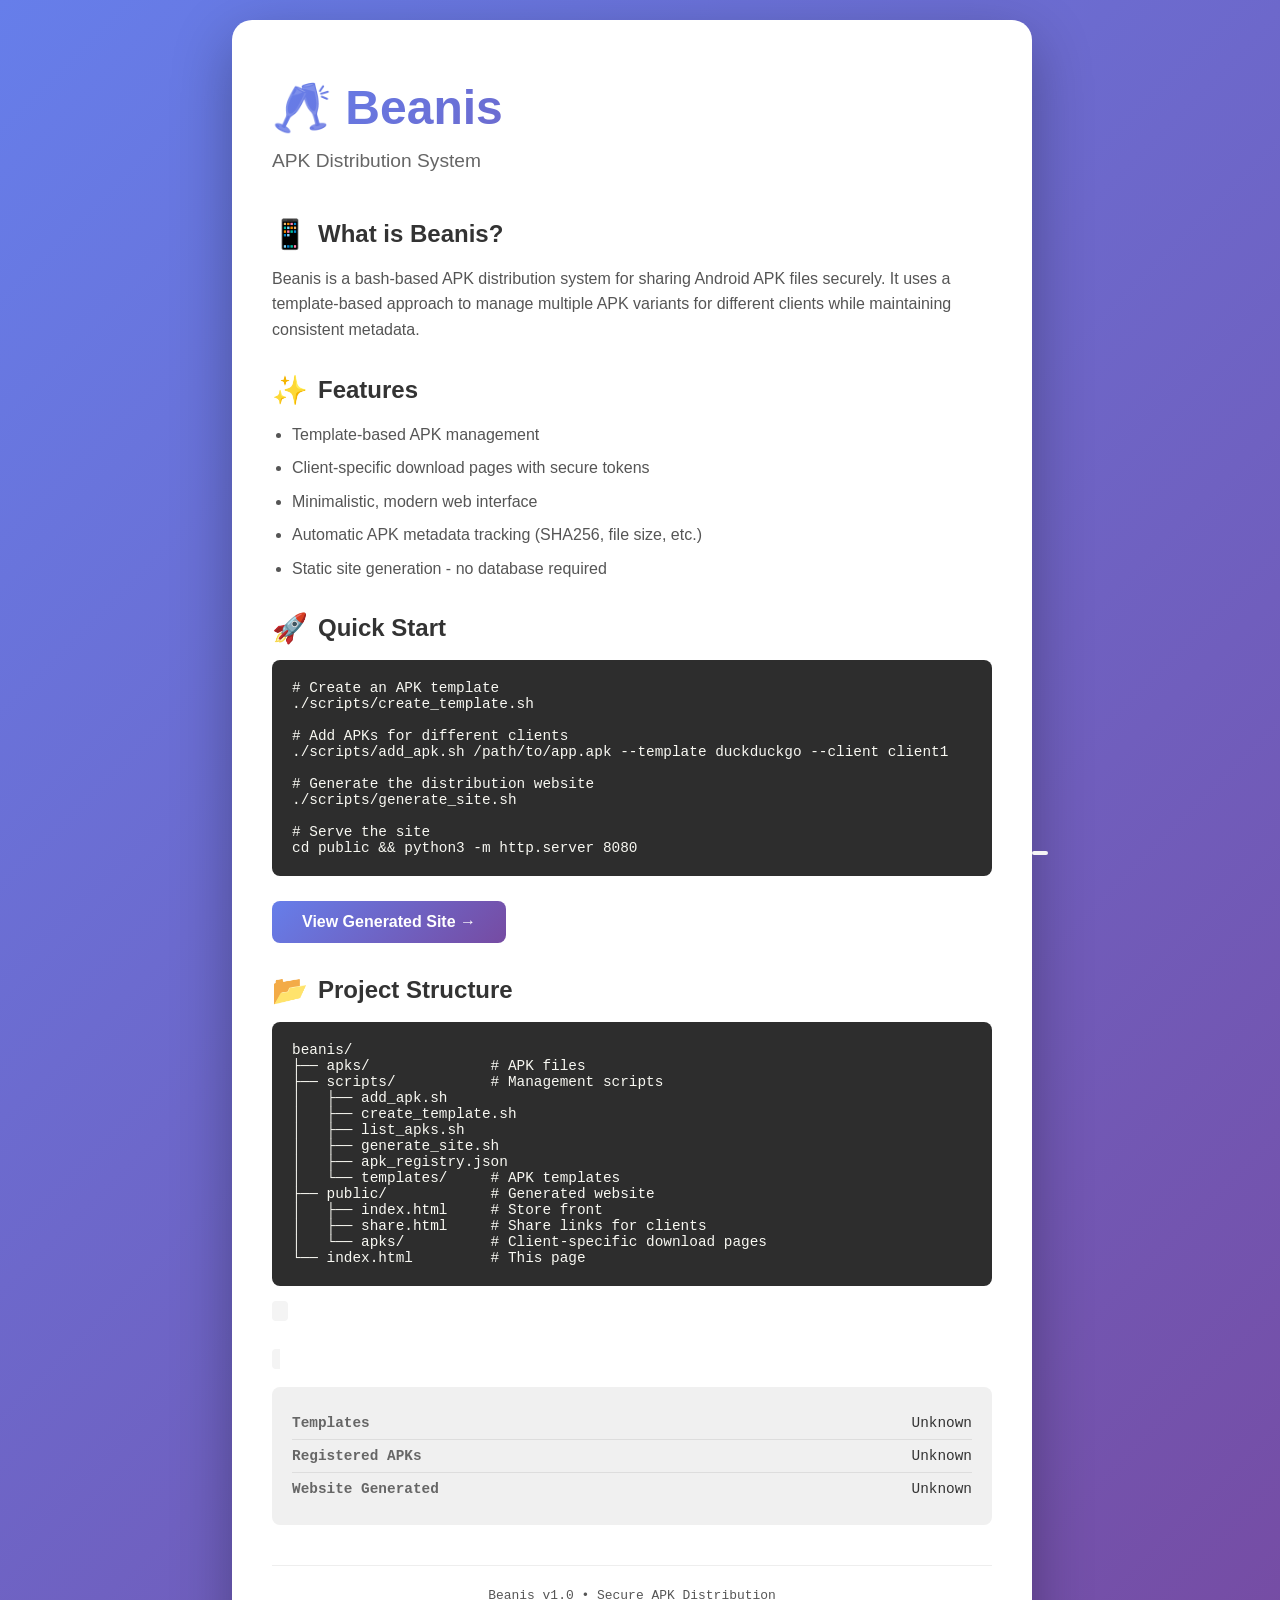
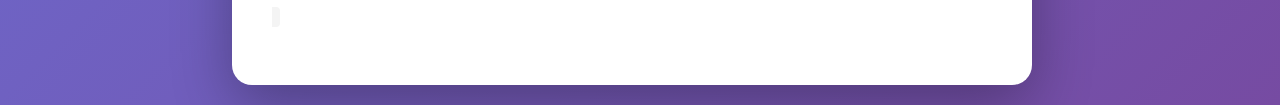
==== index.html @ 92898652 "index.html" ====
<!DOCTYPE html>
<html lang="en">
<head>
    <meta charset="UTF-8">
    <meta name="viewport" content="width=device-width, initial-scale=1.0">
    <title>Beanis - APK Distribution System</title>
    <style>
        * {
            margin: 0;
            padding: 0;
            box-sizing: border-box;
        }

        body {
            font-family: -apple-system, BlinkMacSystemFont, "Segoe UI", Roboto, Oxygen, Ubuntu, Cantarell, sans-serif;
            background: linear-gradient(135deg, #667eea 0%, #764ba2 100%);
            min-height: 100vh;
            display: flex;
            align-items: center;
            justify-content: center;
            padding: 20px;
            color: #333;
        }

        .container {
            background: white;
            border-radius: 20px;
            padding: 60px 40px;
            max-width: 800px;
            box-shadow: 0 20px 60px rgba(0, 0, 0, 0.3);
        }

        h1 {
            font-size: 3em;
            margin-bottom: 10px;
            background: linear-gradient(135deg, #667eea 0%, #764ba2 100%);
            -webkit-background-clip: text;
            -webkit-text-fill-color: transparent;
            background-clip: text;
        }

        .subtitle {
            color: #666;
            font-size: 1.2em;
            margin-bottom: 40px;
        }

        .section {
            margin-bottom: 30px;
        }

        h2 {
            color: #333;
            font-size: 1.5em;
            margin-bottom: 15px;
            display: flex;
            align-items: center;
            gap: 10px;
        }

        .icon {
            font-size: 1.2em;
        }

        p, li {
            color: #555;
            line-height: 1.6;
        }

        ul {
            margin-left: 20px;
        }

        li {
            margin-bottom: 8px;
        }

        code {
            background: #f4f4f4;
            padding: 2px 8px;
            border-radius: 4px;
            font-family: 'Courier New', monospace;
            font-size: 0.9em;
        }

        pre {
            background: #2d2d2d;
            color: #f8f8f2;
            padding: 20px;
            border-radius: 8px;
            overflow-x: auto;
            margin: 15px 0;
        }

        pre code {
            background: none;
            padding: 0;
            color: #f8f8f2;
        }

        .btn {
            display: inline-block;
            padding: 12px 30px;
            background: linear-gradient(135deg, #667eea 0%, #764ba2 100%);
            color: white;
            text-decoration: none;
            border-radius: 8px;
            font-weight: 600;
            margin-top: 10px;
            transition: transform 0.2s, box-shadow 0.2s;
        }

        .btn:hover {
            transform: translateY(-2px);
            box-shadow: 0 4px 12px rgba(102, 126, 234, 0.4);
        }

        .status {
            background: #f0f0f0;
            border-radius: 8px;
            padding: 20px;
            margin: 20px 0;
        }

        .status-item {
            display: flex;
            justify-content: space-between;
            padding: 8px 0;
            border-bottom: 1px solid #ddd;
        }

        .status-item:last-child {
            border-bottom: none;
        }

        .status-label {
            font-weight: 600;
            color: #666;
        }

        .status-value {
            color: #333;
        }

        .footer {
            margin-top: 40px;
            padding-top: 20px;
            border-top: 1px solid #eee;
            text-align: center;
            color: #999;
            font-size: 0.9em;
        }
    </style>
</head>
<body>
    <div class="container">
        <h1>🥂 Beanis</h1>
        <p class="subtitle">APK Distribution System</p>

        <div class="section">
            <h2><span class="icon">📱</span> What is Beanis?</h2>
            <p>Beanis is a bash-based APK distribution system for sharing Android APK files securely. It uses a template-based approach to manage multiple APK variants for different clients while maintaining consistent metadata.</p>
        </div>

        <div class="section">
            <h2><span class="icon">✨</span> Features</h2>
            <ul>
                <li>Template-based APK management</li>
                <li>Client-specific download pages with secure tokens</li>
                <li>Minimalistic, modern web interface</li>
                <li>Automatic APK metadata tracking (SHA256, file size, etc.)</li>
                <li>Static site generation - no database required</li>
            </ul>
        </div>

        <div class="section">
            <h2><span class="icon">🚀</span> Quick Start</h2>
            <pre><code># Create an APK template
./scripts/create_template.sh

# Add APKs for different clients
./scripts/add_apk.sh /path/to/app.apk --template duckduckgo --client client1

# Generate the distribution website
./scripts/generate_site.sh

# Serve the site
cd public && python3 -m http.server 8080</code></pre>
            <a href="public/" class="btn">View Generated Site →</a>
        </div>

        <div class="section">
            <h2><span class="icon">📂</span> Project Structure</h2>
            <pre><code>beanis/
├── apks/              # APK files
├── scripts/           # Management scripts
│   ├── add_apk.sh
│   ├── create_template.sh
│   ├── list_apks.sh
│   ├── generate_site.sh
│   ├── apk_registry.json
│   └── templates/     # APK templates
├── public/            # Generated website
│   ├── index.html     # Store front
│   ├── share.html     # Share links for clients
│   └── apks/          # Client-specific download pages
└── index.html         # This page</pre>
        </div>

        <div class="status">
            <div class="status-item">
                <span class="status-label">Templates</span>
                <span class="status-value" id="template-count">-</span>
            </div>
            <div class="status-item">
                <span class="status-label">Registered APKs</span>
                <span class="status-value" id="apk-count">-</span>
            </div>
            <div class="status-item">
                <span class="status-label">Website Generated</span>
                <span class="status-value" id="site-status">-</span>
            </div>
        </div>

        <div class="footer">
            <p>Beanis v1.0 • Secure APK Distribution</p>
        </div>
    </div>

    <script>
        // Check system status
        async function checkStatus() {
            try {
                // Check templates
                const templates = await fetch('scripts/templates/')
                    .then(r => r.text())
                    .then(text => text.match(/\.json/g) || [])
                    .then(files => files.length);
                document.getElementById('template-count').textContent = templates;

                // Check APKs
                const apks = await fetch('scripts/apk_registry.json')
                    .then(r => r.json())
                    .then(data => data.apks?.length || 0);
                document.getElementById('apk-count').textContent = apks;

                // Check if site is generated
                const siteExists = await fetch('public/index.html', { method: 'HEAD' })
                    .then(r => r.ok)
                    .catch(() => false);
                document.getElementById('site-status').textContent = siteExists ? '✅ Yes' : '❌ No';
            } catch (e) {
                document.getElementById('template-count').textContent = 'Unknown';
                document.getElementById('apk-count').textContent = 'Unknown';
                document.getElementById('site-status').textContent = 'Unknown';
            }
        }

        checkStatus();
    </script>
</body>
</html>
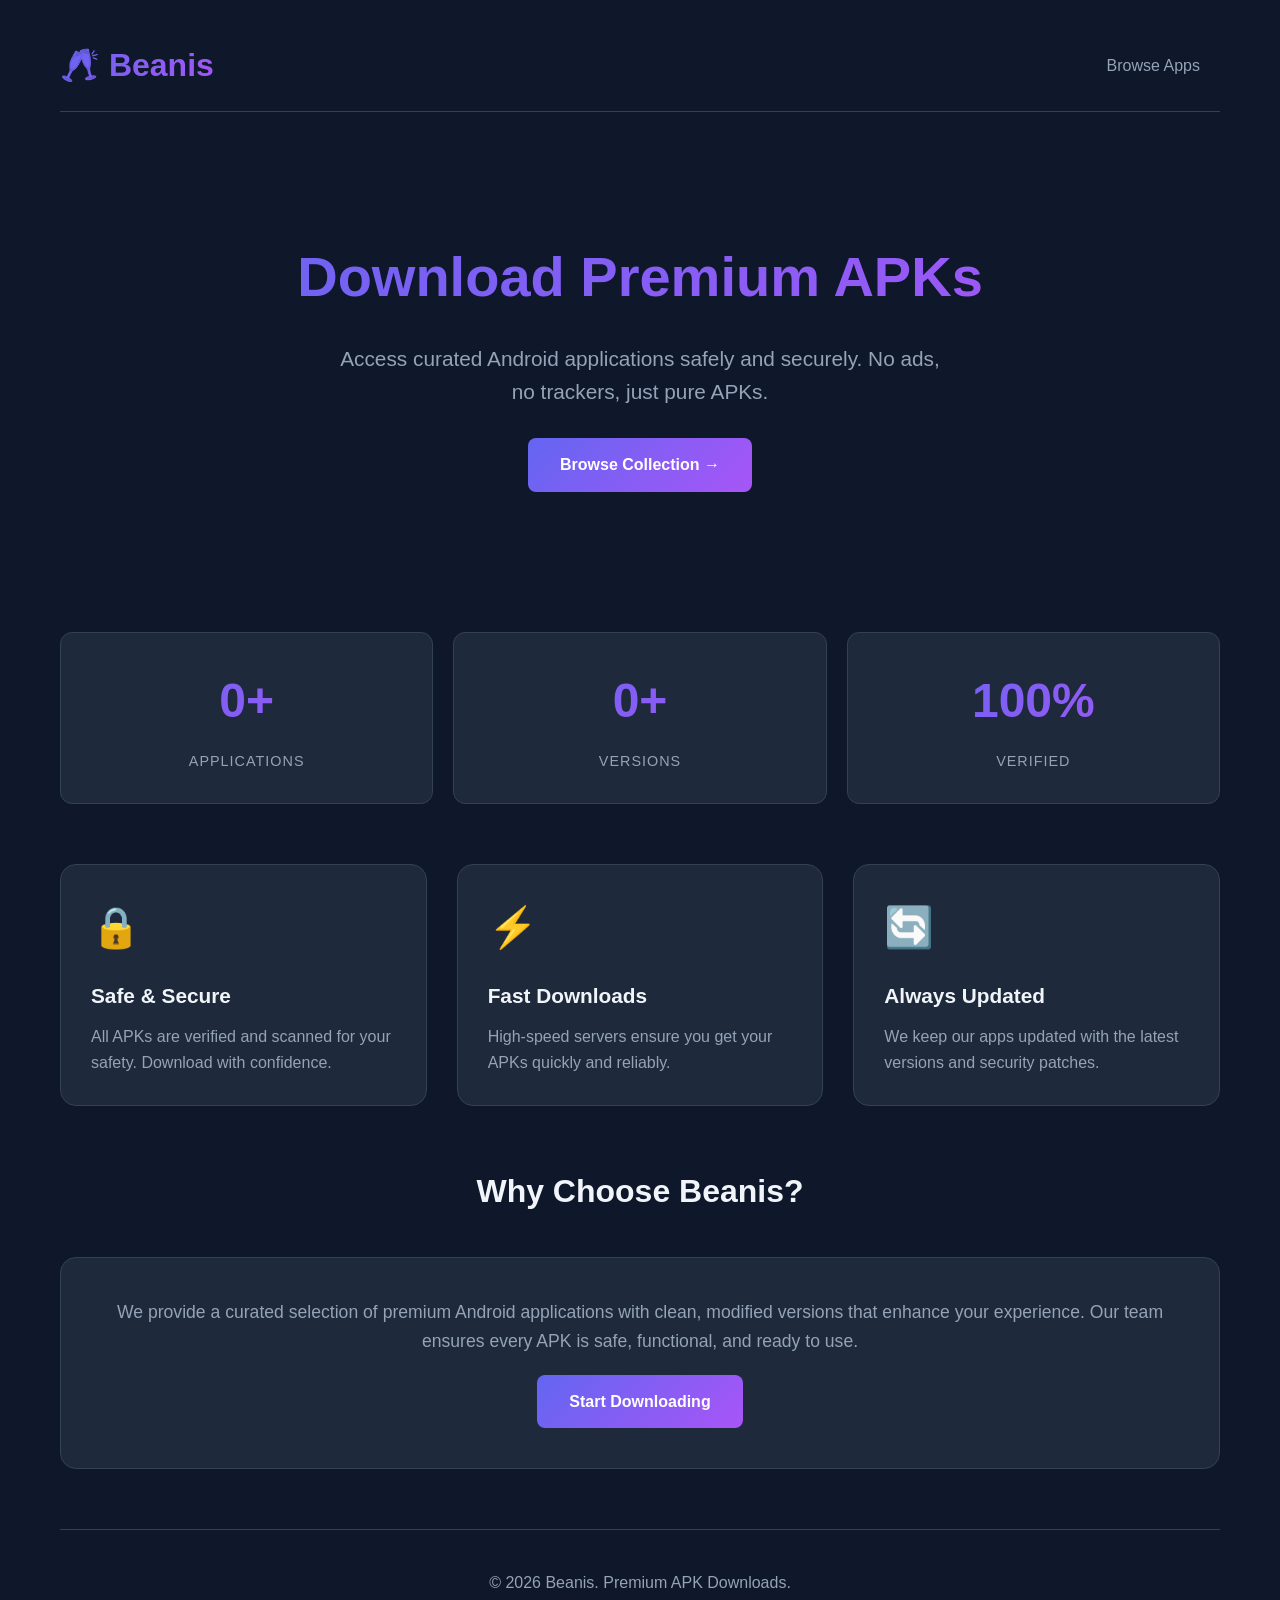
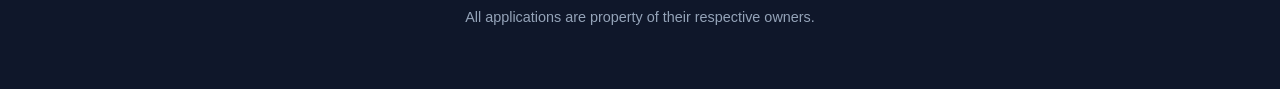
==== commit 000e207a: "index.html" ====
--- a/index.html
+++ b/index.html
@@ -3,8 +3,20 @@
 <head>
     <meta charset="UTF-8">
     <meta name="viewport" content="width=device-width, initial-scale=1.0">
-    <title>Beanis - APK Distribution System</title>
+    <title>Beanis - Download Premium APKs</title>
     <style>
+        :root {
+            --primary: #6366f1;
+            --primary-dark: #4f46e5;
+            --bg: #0f172a;
+            --bg-card: #1e293b;
+            --bg-hover: #334155;
+            --text: #f1f5f9;
+            --text-muted: #94a3b8;
+            --border: #334155;
+            --success: #10b981;
+        }
+
         * {
             margin: 0;
             padding: 0;
@@ -13,250 +25,290 @@
 
         body {
             font-family: -apple-system, BlinkMacSystemFont, "Segoe UI", Roboto, Oxygen, Ubuntu, Cantarell, sans-serif;
-            background: linear-gradient(135deg, #667eea 0%, #764ba2 100%);
+            background: var(--bg);
+            color: var(--text);
+            line-height: 1.6;
             min-height: 100vh;
+        }
+
+        .container {
+            max-width: 1200px;
+            margin: 0 auto;
+            padding: 20px;
+        }
+
+        /* Header */
+        header {
             display: flex;
+            justify-content: space-between;
             align-items: center;
-            justify-content: center;
-            padding: 20px;
-            color: #333;
-        }
-
-        .container {
-            background: white;
-            border-radius: 20px;
-            padding: 60px 40px;
-            max-width: 800px;
-            box-shadow: 0 20px 60px rgba(0, 0, 0, 0.3);
-        }
-
-        h1 {
-            font-size: 3em;
-            margin-bottom: 10px;
-            background: linear-gradient(135deg, #667eea 0%, #764ba2 100%);
+            padding: 20px 0;
+            margin-bottom: 40px;
+            border-bottom: 1px solid var(--border);
+        }
+
+        .logo {
+            font-size: 2em;
+            font-weight: 700;
+            background: linear-gradient(135deg, #6366f1 0%, #a855f7 100%);
             -webkit-background-clip: text;
             -webkit-text-fill-color: transparent;
             background-clip: text;
         }
 
-        .subtitle {
-            color: #666;
-            font-size: 1.2em;
-            margin-bottom: 40px;
-        }
-
-        .section {
-            margin-bottom: 30px;
-        }
-
-        h2 {
-            color: #333;
-            font-size: 1.5em;
-            margin-bottom: 15px;
-            display: flex;
-            align-items: center;
-            gap: 10px;
-        }
-
-        .icon {
-            font-size: 1.2em;
-        }
-
-        p, li {
-            color: #555;
-            line-height: 1.6;
-        }
-
-        ul {
-            margin-left: 20px;
-        }
-
-        li {
-            margin-bottom: 8px;
-        }
-
-        code {
-            background: #f4f4f4;
-            padding: 2px 8px;
-            border-radius: 4px;
-            font-family: 'Courier New', monospace;
-            font-size: 0.9em;
-        }
-
-        pre {
-            background: #2d2d2d;
-            color: #f8f8f2;
-            padding: 20px;
+        .nav-link {
+            padding: 10px 20px;
+            color: var(--text-muted);
+            text-decoration: none;
             border-radius: 8px;
-            overflow-x: auto;
-            margin: 15px 0;
-        }
-
-        pre code {
-            background: none;
-            padding: 0;
-            color: #f8f8f2;
+            transition: all 0.2s;
+            font-weight: 500;
+        }
+
+        .nav-link:hover {
+            background: var(--bg-hover);
+            color: var(--text);
+        }
+
+        /* Hero Section */
+        .hero {
+            text-align: center;
+            padding: 80px 20px;
+            margin-bottom: 60px;
+        }
+
+        .hero h1 {
+            font-size: 3.5em;
+            margin-bottom: 20px;
+            background: linear-gradient(135deg, #6366f1 0%, #a855f7 100%);
+            -webkit-background-clip: text;
+            -webkit-text-fill-color: transparent;
+            background-clip: text;
+        }
+
+        .hero p {
+            font-size: 1.3em;
+            color: var(--text-muted);
+            max-width: 600px;
+            margin: 0 auto 30px;
         }
 
         .btn {
             display: inline-block;
-            padding: 12px 30px;
-            background: linear-gradient(135deg, #667eea 0%, #764ba2 100%);
+            padding: 14px 32px;
+            background: linear-gradient(135deg, #6366f1 0%, #a855f7 100%);
             color: white;
             text-decoration: none;
             border-radius: 8px;
             font-weight: 600;
-            margin-top: 10px;
             transition: transform 0.2s, box-shadow 0.2s;
         }
 
         .btn:hover {
             transform: translateY(-2px);
-            box-shadow: 0 4px 12px rgba(102, 126, 234, 0.4);
-        }
-
-        .status {
-            background: #f0f0f0;
-            border-radius: 8px;
-            padding: 20px;
-            margin: 20px 0;
-        }
-
-        .status-item {
-            display: flex;
-            justify-content: space-between;
-            padding: 8px 0;
-            border-bottom: 1px solid #ddd;
-        }
-
-        .status-item:last-child {
-            border-bottom: none;
-        }
-
-        .status-label {
-            font-weight: 600;
-            color: #666;
-        }
-
-        .status-value {
-            color: #333;
-        }
-
-        .footer {
-            margin-top: 40px;
-            padding-top: 20px;
-            border-top: 1px solid #eee;
-            text-align: center;
-            color: #999;
+            box-shadow: 0 8px 20px rgba(99, 102, 241, 0.4);
+        }
+
+        /* Features Section */
+        .features {
+            display: grid;
+            grid-template-columns: repeat(auto-fit, minmax(300px, 1fr));
+            gap: 30px;
+            margin-bottom: 60px;
+        }
+
+        .feature-card {
+            background: var(--bg-card);
+            border: 1px solid var(--border);
+            border-radius: 16px;
+            padding: 30px;
+            transition: all 0.3s;
+        }
+
+        .feature-card:hover {
+            border-color: var(--primary);
+            box-shadow: 0 8px 24px rgba(0, 0, 0, 0.3);
+            transform: translateY(-4px);
+        }
+
+        .feature-icon {
+            font-size: 2.5em;
+            margin-bottom: 20px;
+        }
+
+        .feature-card h3 {
+            font-size: 1.3em;
+            margin-bottom: 12px;
+            color: var(--text);
+        }
+
+        .feature-card p {
+            color: var(--text-muted);
+        }
+
+        /* Apps Section */
+        .apps-section {
+            margin-bottom: 60px;
+        }
+
+        .section-title {
+            text-align: center;
+            font-size: 2em;
+            margin-bottom: 40px;
+        }
+
+        .app-preview {
+            background: var(--bg-card);
+            border: 1px solid var(--border);
+            border-radius: 16px;
+            padding: 40px;
+            text-align: center;
+        }
+
+        .app-preview p {
+            color: var(--text-muted);
+            font-size: 1.1em;
+            margin-bottom: 20px;
+        }
+
+        /* Stats */
+        .stats {
+            display: grid;
+            grid-template-columns: repeat(3, 1fr);
+            gap: 20px;
+            margin-bottom: 60px;
+        }
+
+        .stat-card {
+            background: var(--bg-card);
+            border: 1px solid var(--border);
+            border-radius: 12px;
+            padding: 30px;
+            text-align: center;
+        }
+
+        .stat-number {
+            font-size: 3em;
+            font-weight: 700;
+            background: linear-gradient(135deg, #6366f1 0%, #a855f7 100%);
+            -webkit-background-clip: text;
+            -webkit-text-fill-color: transparent;
+            background-clip: text;
+        }
+
+        .stat-label {
+            color: var(--text-muted);
             font-size: 0.9em;
+            text-transform: uppercase;
+            letter-spacing: 1px;
+            margin-top: 10px;
+        }
+
+        /* Footer */
+        footer {
+            text-align: center;
+            padding: 40px 20px;
+            color: var(--text-muted);
+            border-top: 1px solid var(--border);
+        }
+
+        /* Responsive */
+        @media (max-width: 768px) {
+            .hero h1 {
+                font-size: 2.5em;
+            }
+
+            .stats {
+                grid-template-columns: 1fr;
+            }
+
+            .features {
+                grid-template-columns: 1fr;
+            }
         }
     </style>
 </head>
 <body>
     <div class="container">
-        <h1>🥂 Beanis</h1>
-        <p class="subtitle">APK Distribution System</p>
-
-        <div class="section">
-            <h2><span class="icon">📱</span> What is Beanis?</h2>
-            <p>Beanis is a bash-based APK distribution system for sharing Android APK files securely. It uses a template-based approach to manage multiple APK variants for different clients while maintaining consistent metadata.</p>
-        </div>
-
-        <div class="section">
-            <h2><span class="icon">✨</span> Features</h2>
-            <ul>
-                <li>Template-based APK management</li>
-                <li>Client-specific download pages with secure tokens</li>
-                <li>Minimalistic, modern web interface</li>
-                <li>Automatic APK metadata tracking (SHA256, file size, etc.)</li>
-                <li>Static site generation - no database required</li>
-            </ul>
-        </div>
-
-        <div class="section">
-            <h2><span class="icon">🚀</span> Quick Start</h2>
-            <pre><code># Create an APK template
-./scripts/create_template.sh
-
-# Add APKs for different clients
-./scripts/add_apk.sh /path/to/app.apk --template duckduckgo --client client1
-
-# Generate the distribution website
-./scripts/generate_site.sh
-
-# Serve the site
-cd public && python3 -m http.server 8080</code></pre>
-            <a href="public/" class="btn">View Generated Site →</a>
-        </div>
-
-        <div class="section">
-            <h2><span class="icon">📂</span> Project Structure</h2>
-            <pre><code>beanis/
-├── apks/              # APK files
-├── scripts/           # Management scripts
-│   ├── add_apk.sh
-│   ├── create_template.sh
-│   ├── list_apks.sh
-│   ├── generate_site.sh
-│   ├── apk_registry.json
-│   └── templates/     # APK templates
-├── public/            # Generated website
-│   ├── index.html     # Store front
-│   ├── share.html     # Share links for clients
-│   └── apks/          # Client-specific download pages
-└── index.html         # This page</pre>
-        </div>
-
-        <div class="status">
-            <div class="status-item">
-                <span class="status-label">Templates</span>
-                <span class="status-value" id="template-count">-</span>
-            </div>
-            <div class="status-item">
-                <span class="status-label">Registered APKs</span>
-                <span class="status-value" id="apk-count">-</span>
-            </div>
-            <div class="status-item">
-                <span class="status-label">Website Generated</span>
-                <span class="status-value" id="site-status">-</span>
-            </div>
-        </div>
-
-        <div class="footer">
-            <p>Beanis v1.0 • Secure APK Distribution</p>
-        </div>
+        <header>
+            <div class="logo">🥂 Beanis</div>
+            <nav>
+                <a href="public/" class="nav-link">Browse Apps</a>
+            </nav>
+        </header>
+
+        <section class="hero">
+            <h1>Download Premium APKs</h1>
+            <p>Access curated Android applications safely and securely. No ads, no trackers, just pure APKs.</p>
+            <a href="public/" class="btn">Browse Collection →</a>
+        </section>
+
+        <section class="stats">
+            <div class="stat-card">
+                <div class="stat-number" id="app-count">0+</div>
+                <div class="stat-label">Applications</div>
+            </div>
+            <div class="stat-card">
+                <div class="stat-number" id="version-count">0+</div>
+                <div class="stat-label">Versions</div>
+            </div>
+            <div class="stat-card">
+                <div class="stat-number">100%</div>
+                <div class="stat-label">Verified</div>
+            </div>
+        </section>
+
+        <section class="features">
+            <div class="feature-card">
+                <div class="feature-icon">🔒</div>
+                <h3>Safe & Secure</h3>
+                <p>All APKs are verified and scanned for your safety. Download with confidence.</p>
+            </div>
+            <div class="feature-card">
+                <div class="feature-icon">⚡</div>
+                <h3>Fast Downloads</h3>
+                <p>High-speed servers ensure you get your APKs quickly and reliably.</p>
+            </div>
+            <div class="feature-card">
+                <div class="feature-icon">🔄</div>
+                <h3>Always Updated</h3>
+                <p>We keep our apps updated with the latest versions and security patches.</p>
+            </div>
+        </section>
+
+        <section class="apps-section">
+            <h2 class="section-title">Why Choose Beanis?</h2>
+            <div class="app-preview">
+                <p>We provide a curated selection of premium Android applications with clean, modified versions that enhance your experience. Our team ensures every APK is safe, functional, and ready to use.</p>
+                <a href="public/" class="btn">Start Downloading</a>
+            </div>
+        </section>
+
+        <footer>
+            <p>© 2026 Beanis. Premium APK Downloads.</p>
+            <p style="margin-top: 10px; font-size: 0.9em;">All applications are property of their respective owners.</p>
+        </footer>
     </div>
 
     <script>
-        // Check system status
-        async function checkStatus() {
+        // Fetch stats from registry
+        async function loadStats() {
             try {
-                // Check templates
-                const templates = await fetch('scripts/templates/')
-                    .then(r => r.text())
-                    .then(text => text.match(/\.json/g) || [])
-                    .then(files => files.length);
-                document.getElementById('template-count').textContent = templates;
-
-                // Check APKs
-                const apks = await fetch('scripts/apk_registry.json')
-                    .then(r => r.json())
-                    .then(data => data.apks?.length || 0);
-                document.getElementById('apk-count').textContent = apks;
-
-                // Check if site is generated
-                const siteExists = await fetch('public/index.html', { method: 'HEAD' })
-                    .then(r => r.ok)
-                    .catch(() => false);
-                document.getElementById('site-status').textContent = siteExists ? '✅ Yes' : '❌ No';
+                const response = await fetch('scripts/apk_registry.json');
+                const data = await response.json();
+
+                if (data.apks) {
+                    // Count unique apps
+                    const uniqueApps = new Set(data.apks.map(apk => apk.template_id)).size;
+                    document.getElementById('app-count').textContent = uniqueApps + '+';
+                    document.getElementById('version-count').textContent = data.apks.length + '+';
+                }
             } catch (e) {
-                document.getElementById('template-count').textContent = 'Unknown';
-                document.getElementById('apk-count').textContent = 'Unknown';
-                document.getElementById('site-status').textContent = 'Unknown';
+                console.log('Stats not available');
             }
         }
 
-        checkStatus();
+        loadStats();
     </script>
 </body>
 </html>
